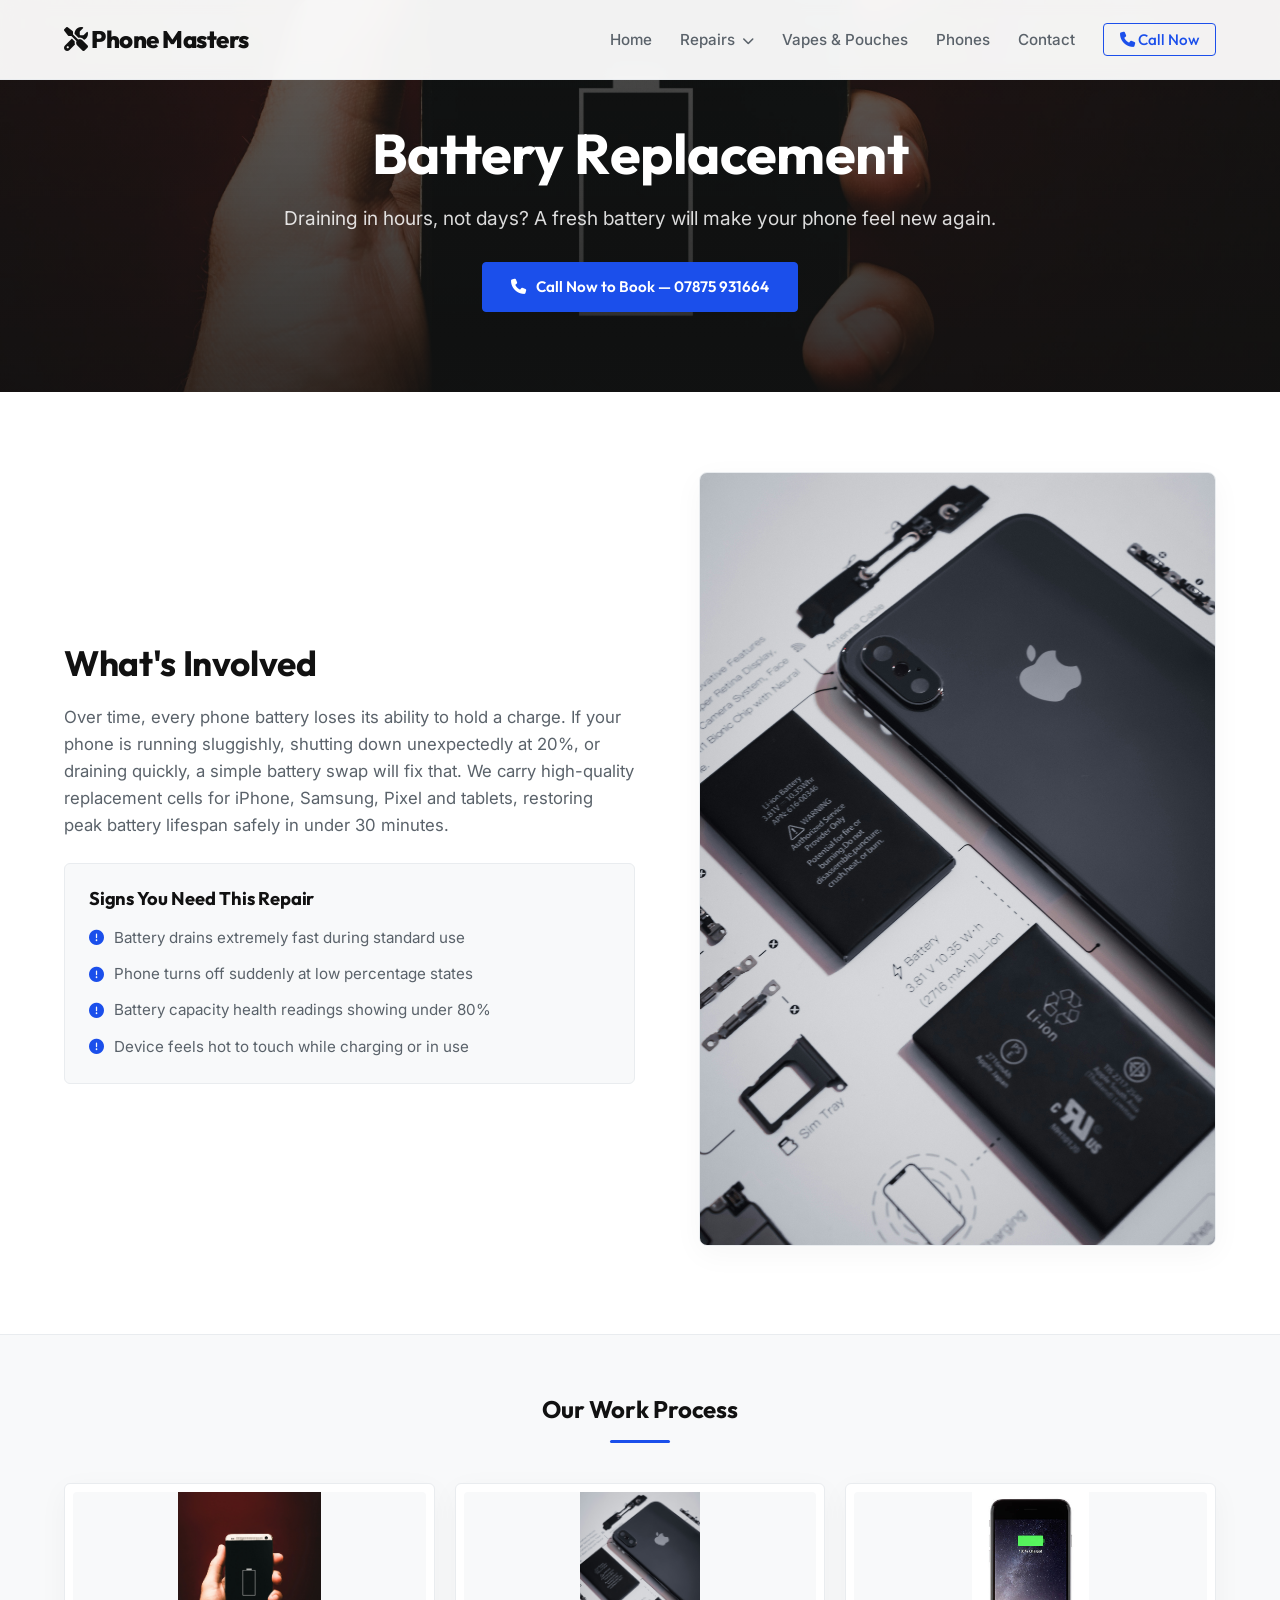
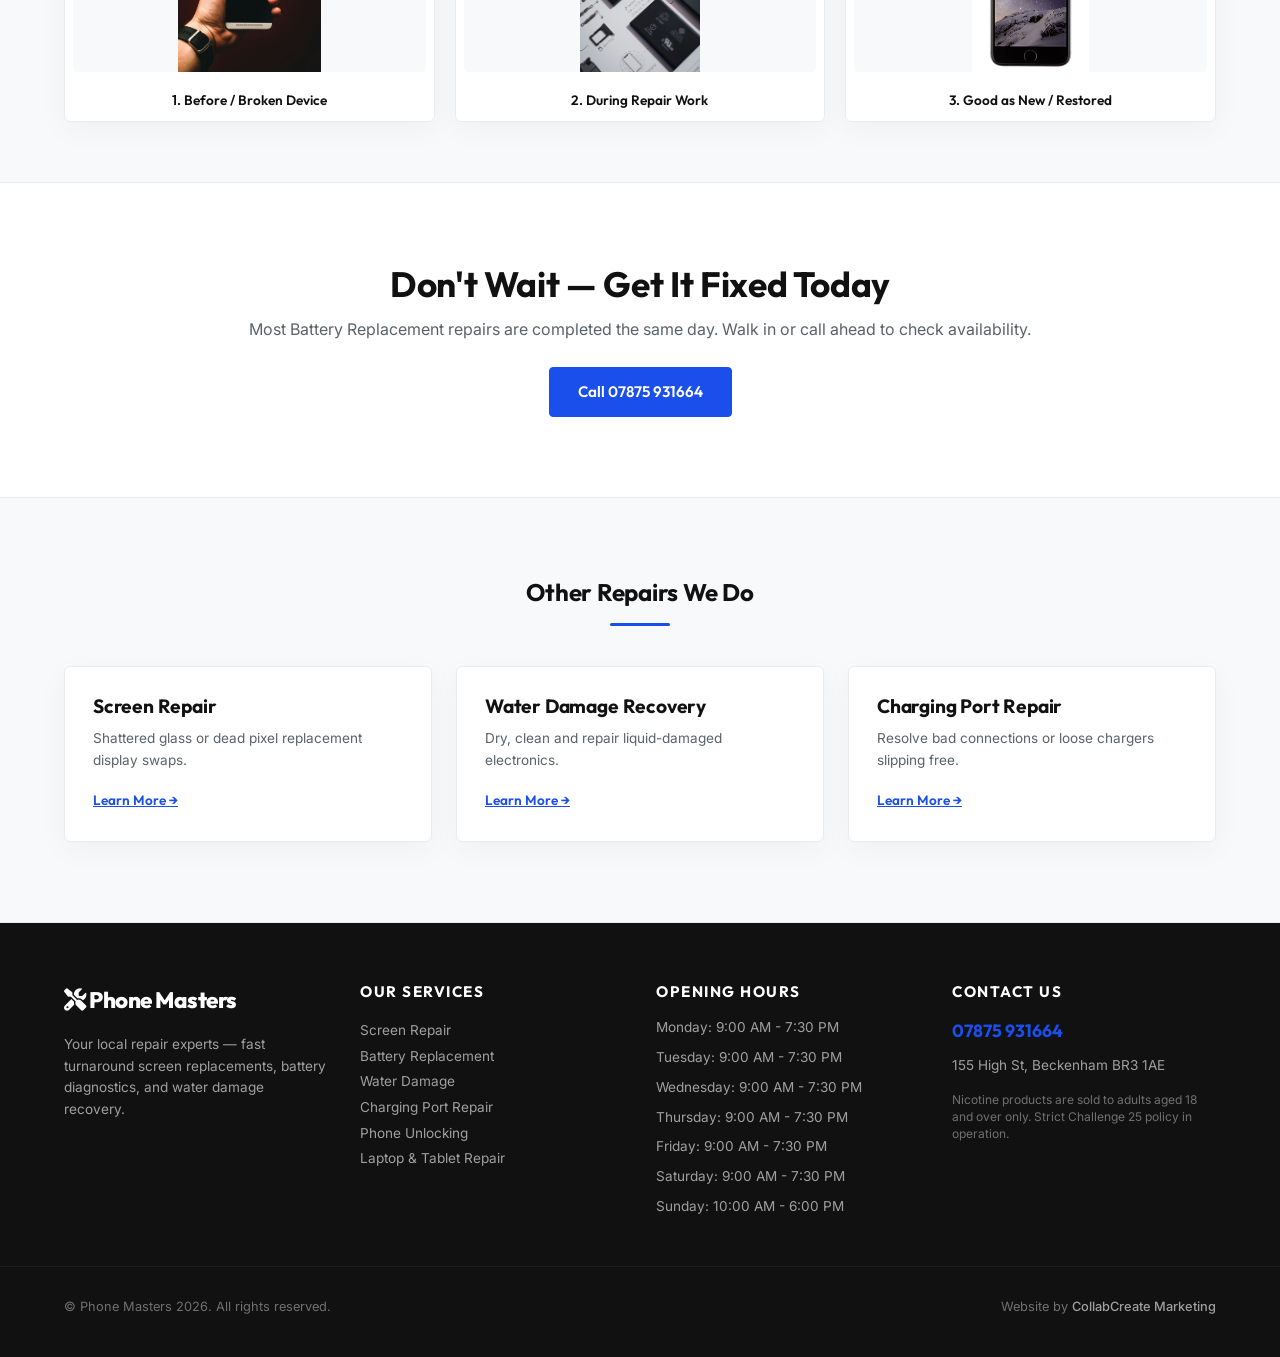
==== battery-replacement.html @ 5f303600 "Deploy premium responsive outreach site" ====
<!DOCTYPE html>
<html lang="en">
<head>
    <meta charset="UTF-8">
    <meta name="viewport" content="width=device-width, initial-scale=1.0">
    <title>Battery Replacement Repairs | Phone Masters Beckenham, London</title>
    <link rel="stylesheet" href="styles.css">
    <link href="https://fonts.googleapis.com/css2?family=Inter:wght@300;400;500;600;700&family=Outfit:wght@400;500;600;700;800&display=swap" rel="stylesheet">
    <link rel="stylesheet" href="https://cdnjs.cloudflare.com/ajax/libs/font-awesome/6.4.0/css/all.min.css">
    
    <!-- Open Graph Metadata -->
    <meta property="og:title" content="Battery Replacement Repairs | Phone Masters Beckenham, London">
    <meta property="og:description" content="Fast, premium screen repairs, battery replacements, water damage recovery, vapes, pouches, and refurbished phones in Beckenham, London.">
    <meta property="og:image" content="https://mowleed2000.github.io/phone-masters/storefront.webp">
    <meta property="og:url" content="https://mowleed2000.github.io/phone-masters/battery-replacement.html">
    <meta property="og:type" content="website">

    <!-- Microsoft Clarity Tracking Code -->
    <script type="text/javascript">
        (function(c,l,a,r,i,t,y){
            c[a]=c[a]||function(){(c[a].q=c[a].q||[]).push(arguments)};
            t=l.createElement(r);t.async=1;t.src="https://www.clarity.ms/tag/"+i;
            y=l.getElementsByTagName(r)[0];y.parentNode.insertBefore(t,y);
        })(window, document, "clarity", "script", "x1smlah9oa");
    </script>
</head>
<body>

    <nav class="navbar">
        <div class="container nav-container">
            <a href="index.html" class="logo"><i class="fa-solid fa-screwdriver-wrench"></i> Phone Masters</a>
            <ul class="nav-links" id="navLinks">
                <li><a href="index.html">Home</a></li>
                <li class="dropdown">
                    <a href="#" class="dropdown-trigger">Repairs <i class="fa-solid fa-chevron-down" style="font-size:0.75rem; margin-left:3px;"></i></a>
                    <ul class="dropdown-menu">
                        <li><a href="screen-repair.html">Screen Repair</a></li>
                        <li><a href="battery-replacement.html">Battery Replacement</a></li>
                        <li><a href="water-damage.html">Water Damage</a></li>
                        <li><a href="charging-port.html">Charging Port Repair</a></li>
                        <li><a href="phone-unlocking.html">Phone Unlocking</a></li>
                        <li><a href="laptop-tablet.html">Laptop &amp; Tablet Repair</a></li>
                    </ul>
                </li>
                <li><a href="vapes-pouches.html">Vapes &amp; Pouches</a></li>
                <li><a href="phones-in-store.html">Phones</a></li>
                <li><a href="contact.html">Contact</a></li>
                <li><a href="tel:07875931664" class="btn-nav-cta"><i class="fa-solid fa-phone"></i> Call Now</a></li>
            </ul>
            <div class="hamburger" id="hamburger"><i class="fa-solid fa-bars"></i></div>
        </div>
    </nav>

            <section class="service-hero" style="background-image: linear-gradient(rgba(17, 17, 17, 0.65), rgba(17, 17, 17, 0.85)), url('Battery Replacment page 1.jpg');">
                <div class="container text-center reveal">
                    <h1>Battery Replacement</h1>
                    <p>Draining in hours, not days? A fresh battery will make your phone feel new again.</p>
                    <a href="tel:07875931664" class="btn btn-primary"><i class="fa-solid fa-phone"></i> Call Now to Book — 07875 931664</a>
                </div>
            </section>

            <section class="service-details">
                <div class="container details-grid">
                    <div class="details-text reveal">
                        <h2>What's Involved</h2>
                        <p>Over time, every phone battery loses its ability to hold a charge. If your phone is running sluggishly, shutting down unexpectedly at 20%, or draining quickly, a simple battery swap will fix that. We carry high-quality replacement cells for iPhone, Samsung, Pixel and tablets, restoring peak battery lifespan safely in under 30 minutes.</p>
                        
                        <div class="symptoms-box">
                            <h3>Signs You Need This Repair</h3>
                            <ul class="symptoms-list">
                                <li><i class='fa-solid fa-circle-exclamation'></i> Battery drains extremely fast during standard use</li><li><i class='fa-solid fa-circle-exclamation'></i> Phone turns off suddenly at low percentage states</li><li><i class='fa-solid fa-circle-exclamation'></i> Battery capacity health readings showing under 80%</li><li><i class='fa-solid fa-circle-exclamation'></i> Device feels hot to touch while charging or in use</li>
                            </ul>
                        </div>
                    </div>
                    <div class="details-image reveal">
                        <img src="Battery replacment page 2.jpg" alt="Technician working on device" class="in-process-img">
                    </div>
                </div>
            </section>

            <section class="service-gallery">
                <div class="container">
                    <div class="section-header text-center reveal">
                        <h2>Our Work Process</h2>
                        <div class="accent-divider"></div>
                    </div>
                    <div class="gallery-row battery-gallery reveal">
                        <div class="gallery-item-wrapper" onclick="openLightbox('Battery Replacment page 1.jpg', 'Before / Broken Device')">
                            <img src="Battery Replacment page 1.jpg" alt="Before repair">
                            <span>1. Before / Broken Device</span>
                        </div>
                        <div class="gallery-item-wrapper" onclick="openLightbox('Battery replacment page 2.jpg', 'During Repair Work')">
                            <img src="Battery replacment page 2.jpg" alt="During repair">
                            <span>2. During Repair Work</span>
                        </div>
                        <div class="gallery-item-wrapper" onclick="openLightbox('Battery fixed 100 percent.jpg', 'Good as New / Restored')">
                            <img src="Battery fixed 100 percent.jpg" alt="After repair">
                            <span>3. Good as New / Restored</span>
                        </div>
                    </div>
                </div>
            </section>

            <section class="service-cta text-center reveal">
                <div class="container">
                    <h2>Don't Wait — Get It Fixed Today</h2>
                    <p>Most Battery Replacement repairs are completed the same day. Walk in or call ahead to check availability.</p>
                    <a href="tel:07875931664" class="btn btn-primary">Call 07875 931664</a>
                </div>
            </section>

            <section class="related-services">
                <div class="container">
                    <div class="section-header text-center reveal">
                        <h2>Other Repairs We Do</h2>
                        <div class="accent-divider"></div>
                    </div>
                    <div class="related-grid reveal">
                        
                <div class="related-card">
                    <h3>Screen Repair</h3>
                    <p>Shattered glass or dead pixel replacement display swaps.</p>
                    <a href="screen-repair.html" class="learn-more">Learn More &rarr;</a>
                </div>
        
                <div class="related-card">
                    <h3>Water Damage Recovery</h3>
                    <p>Dry, clean and repair liquid-damaged electronics.</p>
                    <a href="water-damage.html" class="learn-more">Learn More &rarr;</a>
                </div>
        
                <div class="related-card">
                    <h3>Charging Port Repair</h3>
                    <p>Resolve bad connections or loose chargers slipping free.</p>
                    <a href="charging-port.html" class="learn-more">Learn More &rarr;</a>
                </div>
        
                    </div>
                </div>
            </section>
        
    <!-- Lightbox Modal -->
    <div id="lightboxModal" class="lightbox">
        <span class="lightbox-close" onclick="closeLightbox()">&times;</span>
        <img class="lightbox-content" id="lightboxImg">
        <div id="lightboxCaption" class="lightbox-caption"></div>
    </div>

    <footer class="footer">
        <div class="container footer-grid">
            <div class="footer-brand">
                <a href="index.html" class="footer-logo"><i class="fa-solid fa-screwdriver-wrench"></i> Phone Masters</a>
                <p style="margin-top: 15px; font-size: 0.85rem; line-height: 1.6; color: rgba(255, 255, 255, 0.6);">Your local repair experts — fast turnaround screen replacements, battery diagnostics, and water damage recovery.</p>
            </div>
            <div class="footer-links">
                <h4>Our Services</h4>
                <p><a href="screen-repair.html">Screen Repair</a></p>
                <p><a href="battery-replacement.html">Battery Replacement</a></p>
                <p><a href="water-damage.html">Water Damage</a></p>
                <p><a href="charging-port.html">Charging Port Repair</a></p>
                <p><a href="phone-unlocking.html">Phone Unlocking</a></p>
                <p><a href="laptop-tablet.html">Laptop &amp; Tablet Repair</a></p>
            </div>
            <div class="footer-hours">
                <h4>Opening Hours</h4>
                <ul>
                    <li>Monday: 9:00 AM - 7:30 PM</li><li>Tuesday: 9:00 AM - 7:30 PM</li><li>Wednesday: 9:00 AM - 7:30 PM</li><li>Thursday: 9:00 AM - 7:30 PM</li><li>Friday: 9:00 AM - 7:30 PM</li><li>Saturday: 9:00 AM - 7:30 PM</li><li>Sunday: 10:00 AM - 6:00 PM</li>
                </ul>
            </div>
            <div class="footer-contact">
                <h4>Contact Us</h4>
                <p class="phone-num"><a href="tel:07875931664">07875 931664</a></p>
                <p style="margin-top: 10px; font-size: 0.85rem; color: rgba(255, 255, 255, 0.6);">155 High St, Beckenham BR3 1AE</p>
                <p style="margin-top: 15px; font-size: 0.75rem; color: rgba(255, 255, 255, 0.4); line-height: 1.4;">
                    Nicotine products are sold to adults aged 18 and over only. Strict Challenge 25 policy in operation.
                </p>
            </div>
        </div>
        <div class="footer-bottom">
            <div class="container" style="display: flex; justify-content: space-between; flex-wrap: wrap; gap: 10px; width: 100%;">
                <p>&copy; Phone Masters 2026. All rights reserved.</p>
                <p class="agency-credit">Website by <a href="https://collabcreate.co.uk" target="_blank">CollabCreate Marketing</a></p>
            </div>
        </div>
    </footer>
    <script src="script.js"></script>
</body>
</html>
---- styles.css ----
/* CCM Tech Repair Site Stylesheet */
:root {
    --bg-main: #ffffff;
    --bg-card: #ffffff;
    --bg-alternate: #f8f9fa;
    --text-main: #111111;
    --text-muted: #5a626a;
    --border-color: #e9ecef;
    --primary: #1b4feb;
    --primary-hover: #0d34b3;
    --primary-glow: rgba(27, 79, 235, 0.15);
    --shadow: 0 8px 30px rgba(0, 0, 0, 0.04);
    --font-sans: 'Inter', sans-serif;
    --font-heading: 'Outfit', sans-serif;
    --nav-height: 80px;
}

/* Global Reset */
* {
    margin: 0;
    padding: 0;
    box-sizing: border-box;
}

html, body {
    width: 100%;
    overflow-x: hidden;
    background-color: var(--bg-main);
    color: var(--text-main);
    font-family: var(--font-sans);
    line-height: 1.6;
    scroll-behavior: smooth;
}

/* Layout Utilities */
.container {
    max-width: 1200px;
    margin: 0 auto;
    padding: 0 24px;
    width: 100%;
}

.text-center {
    text-align: center;
}

.primary-text {
    color: var(--primary);
}

.accent-divider {
    width: 60px;
    height: 3px;
    background-color: var(--primary);
    margin: 16px auto 0;
    border-radius: 2px;
}

.section-subtitle {
    display: inline-block;
    font-family: var(--font-heading);
    font-size: 0.8rem;
    font-weight: 700;
    text-transform: uppercase;
    letter-spacing: 3px;
    color: var(--primary);
    margin-bottom: 12px;
}

/* Typography */
h1, h2, h3, h4 {
    font-family: var(--font-heading);
    font-weight: 700;
    letter-spacing: -0.01em;
    line-height: 1.2;
}

/* Scroll Animations */
.reveal {
    opacity: 0;
    transform: translateY(30px);
    transition: all 0.8s cubic-bezier(0.16, 1, 0.3, 1);
}

.reveal.active {
    opacity: 1;
    transform: translateY(0);
}

/* Buttons */
.btn {
    display: inline-flex;
    align-items: center;
    justify-content: center;
    gap: 10px;
    padding: 12px 28px;
    font-family: var(--font-heading);
    font-size: 0.95rem;
    font-weight: 600;
    text-decoration: none;
    border-radius: 4px;
    transition: all 0.3s ease;
    cursor: pointer;
    border: none;
}

.btn-primary {
    background-color: var(--primary);
    color: #ffffff;
    border: 1px solid var(--primary);
}

.btn-primary:hover {
    background-color: var(--primary-hover);
    border-color: var(--primary-hover);
    transform: translateY(-2px);
    box-shadow: 0 8px 20px var(--primary-glow);
}

.btn-outline {
    background-color: transparent;
    color: var(--text-main);
    border: 1px solid var(--border-color);
}

.btn-outline:hover {
    background-color: var(--bg-alternate);
    border-color: var(--primary);
    color: var(--primary);
    transform: translateY(-2px);
}

/* Navigation Bar */
.navbar {
    position: fixed;
    top: 0;
    left: 0;
    width: 100%;
    height: var(--nav-height);
    background-color: rgba(255, 255, 255, 0.95);
    backdrop-filter: blur(8px);
    -webkit-backdrop-filter: blur(8px);
    border-bottom: 1px solid var(--border-color);
    z-index: 1000;
    display: flex;
    align-items: center;
}

.nav-container {
    display: flex;
    justify-content: space-between;
    align-items: center;
}

.logo {
    font-family: var(--font-heading);
    font-size: 1.5rem;
    font-weight: 800;
    color: var(--text-main);
    text-decoration: none;
    letter-spacing: -0.5px;
}

.nav-links {
    display: flex;
    align-items: center;
    list-style: none;
    gap: 28px;
}

.nav-links a {
    color: var(--text-muted);
    text-decoration: none;
    font-size: 0.95rem;
    font-weight: 500;
    transition: color 0.3s ease;
}

.nav-links a:hover {
    color: var(--text-main);
}

.btn-nav-cta {
    background-color: transparent;
    color: var(--primary) !important;
    border: 1px solid var(--primary);
    padding: 6px 16px;
    border-radius: 4px;
    font-family: var(--font-heading);
    font-size: 0.85rem;
    font-weight: 600;
    transition: all 0.3s ease;
}

.btn-nav-cta:hover {
    background-color: var(--primary);
    color: #ffffff !important;
}

.hamburger {
    display: none;
    color: var(--text-main);
    font-size: 1.4rem;
    cursor: pointer;
}

/* Dropdown Menu */
.dropdown {
    position: relative;
}

.dropdown-menu {
    display: none;
    position: absolute;
    top: 100%;
    left: 0;
    background-color: var(--bg-card);
    border: 1px solid var(--border-color);
    box-shadow: var(--shadow);
    list-style: none;
    min-width: 220px;
    border-radius: 4px;
    padding: 10px 0;
    z-index: 100;
}

.dropdown-menu li a {
    display: block;
    padding: 10px 20px;
    color: var(--text-main);
    font-size: 0.9rem;
    text-transform: none;
    letter-spacing: normal;
}

.dropdown-menu li a:hover {
    background-color: var(--bg-alternate);
    color: var(--primary);
}

.dropdown:hover .dropdown-menu {
    display: block;
}

/* Hero Section */
.hero {
    padding: calc(var(--nav-height) + 60px) 0 80px;
    background-size: cover;
    background-position: center;
    position: relative;
}

.hero-grid {
    display: grid;
    grid-template-columns: 1.1fr 0.9fr;
    gap: 48px;
    align-items: center;
}

.hero-content .eyebrow {
    font-family: var(--font-heading);
    color: var(--primary);
    font-size: 0.8rem;
    font-weight: 700;
    text-transform: uppercase;
    letter-spacing: 3px;
    margin-bottom: 20px;
    display: block;
}

.hero h1 {
    font-size: 3.8rem;
    margin-bottom: 20px;
    color: var(--text-main);
}

.hero-tagline {
    font-size: 1.15rem;
    color: var(--text-muted);
    margin-bottom: 32px;
}

.hero-btns {
    display: flex;
    gap: 16px;
    margin-bottom: 32px;
}

.walk-ins-tag {
    display: flex;
    flex-wrap: wrap;
    gap: 12px;
}

.badge {
    display: inline-flex;
    align-items: center;
    gap: 6px;
    background-color: var(--bg-alternate);
    border: 1px solid var(--border-color);
    color: var(--text-muted);
    padding: 6px 12px;
    border-radius: 4px;
    font-size: 0.8rem;
    font-weight: 600;
}

.badge i {
    color: var(--primary);
}

.hero-image-wrapper {
    position: relative;
    width: 100%;
}

.hero-image-frame {
    position: relative;
    border: 1px solid var(--border-color);
    padding: 10px;
    border-radius: 8px;
    background-color: var(--bg-card);
    box-shadow: var(--shadow);
    cursor: pointer;
    overflow: hidden;
}

.hero-image {
    width: 100%;
    border-radius: 4px;
    display: block;
    object-fit: cover;
    aspect-ratio: 4/5;
    transition: transform 0.5s ease;
}

.hero-image-frame:hover .hero-image {
    transform: scale(1.02);
}

.frame-overlay {
    position: absolute;
    top: 10px;
    left: 10px;
    right: 10px;
    bottom: 10px;
    background-color: rgba(17, 17, 17, 0.85);
    display: flex;
    flex-direction: column;
    align-items: center;
    justify-content: center;
    gap: 10px;
    color: #ffffff;
    opacity: 0;
    transition: opacity 0.3s ease;
    border-radius: 4px;
}

.hero-image-frame:hover .frame-overlay {
    opacity: 1;
}

.frame-overlay i {
    font-size: 1.8rem;
    color: var(--primary);
}

.frame-overlay span {
    font-family: var(--font-heading);
    font-size: 0.8rem;
    font-weight: 600;
    text-transform: uppercase;
    letter-spacing: 1.5px;
}

/* Services Grid on Home */
.services {
    padding: 80px 0;
    background-color: var(--bg-alternate);
    border-top: 1px solid var(--border-color);
    border-bottom: 1px solid var(--border-color);
}

.services .section-header {
    margin-bottom: 48px;
}

.services .subheading {
    color: var(--text-muted);
    font-size: 1.05rem;
    margin-top: 8px;
}

.services-grid {
    display: grid;
    grid-template-columns: repeat(3, 1fr);
    gap: 24px;
}

.service-card-link {
    text-decoration: none;
}

.service-card {
    height: 280px;
    border-radius: 8px;
    background-size: cover;
    background-position: center;
    position: relative;
    overflow: hidden;
    display: flex;
    align-items: flex-end;
    transition: transform 0.3s ease, box-shadow 0.3s ease;
}

.service-card::after {
    content: '';
    position: absolute;
    top: 0;
    left: 0;
    width: 100%;
    height: 100%;
    background: linear-gradient(to top, rgba(17, 17, 17, 0.95) 0%, rgba(17, 17, 17, 0.4) 60%, rgba(17, 17, 17, 0.1) 100%);
    z-index: 1;
    transition: background 0.3s ease;
}

.service-card:hover {
    transform: translateY(-4px);
    box-shadow: 0 12px 30px rgba(0, 0, 0, 0.15);
}

.service-card:hover::after {
    background: linear-gradient(to top, rgba(17, 17, 17, 0.98) 0%, rgba(17, 17, 17, 0.5) 60%, rgba(17, 17, 17, 0.2) 100%);
}

.card-content {
    padding: 24px;
    color: #ffffff;
    width: 100%;
    z-index: 2;
}

.service-card h3 {
    font-size: 1.4rem;
    margin-bottom: 6px;
    color: #ffffff;
}

.service-card p {
    font-size: 0.85rem;
    color: rgba(255, 255, 255, 0.8);
    margin-bottom: 12px;
}

.learn-more {
    font-family: var(--font-heading);
    font-size: 0.85rem;
    font-weight: 600;
    color: var(--primary);
}

/* Why Us Section */
.why-us {
    padding: 80px 0;
}

.why-us-grid {
    display: grid;
    grid-template-columns: repeat(3, 1fr);
    gap: 32px;
    margin-top: 48px;
}

.why-card {
    background-color: var(--bg-card);
    border: 1px solid var(--border-color);
    border-radius: 8px;
    padding: 32px;
    box-shadow: var(--shadow);
}

.why-icon {
    font-size: 2.2rem;
    color: var(--primary);
    margin-bottom: 20px;
}

.why-card h3 {
    font-size: 1.25rem;
    margin-bottom: 12px;
}

.why-card p {
    color: var(--text-muted);
    font-size: 0.9rem;
}

/* Vapes Teaser */
.vapes-teaser {
    padding: 80px 0;
    background-color: var(--bg-alternate);
    border-top: 1px solid var(--border-color);
    border-bottom: 1px solid var(--border-color);
}

.vapes-teaser-grid {
    display: grid;
    grid-template-columns: 1.1fr 0.9fr;
    gap: 48px;
    align-items: center;
}

.vapes-teaser-content h2 {
    font-size: 2.5rem;
    margin-bottom: 16px;
}

.vapes-teaser-content p {
    color: var(--text-muted);
    margin-bottom: 24px;
    font-size: 1.05rem;
}

.disclaimer-text {
    font-size: 0.75rem;
    color: var(--text-muted);
    margin-top: 16px;
}

.vape-brand-anchors {
    display: flex;
    justify-content: center;
    gap: 20px;
}

.teaser-brand-img {
    width: 45%;
    max-width: 180px;
    border-radius: 8px;
    border: 1px solid var(--border-color);
    box-shadow: var(--shadow);
}

/* Phones Teaser */
.phones-teaser {
    padding: 80px 0;
}

.phones-teaser-grid {
    display: grid;
    grid-template-columns: 1fr 1fr;
    gap: 48px;
    align-items: center;
}

.phones-teaser-content h2 {
    font-size: 2.5rem;
    margin-bottom: 16px;
}

.phones-teaser-content p {
    color: var(--text-muted);
    margin-bottom: 24px;
    font-size: 1.05rem;
}

.phone-anchors-grid {
    display: grid;
    grid-template-columns: repeat(3, 1fr);
    gap: 16px;
}

.phone-item-card {
    text-align: center;
    background-color: var(--bg-alternate);
    border: 1px solid var(--border-color);
    padding: 16px;
    border-radius: 8px;
}

.phone-item-card img {
    width: 100%;
    height: auto;
    max-height: 120px;
    object-fit: contain;
    margin-bottom: 10px;
}

.phone-item-card span {
    font-family: var(--font-heading);
    font-size: 0.8rem;
    font-weight: 600;
}

/* Reviews on Home */
.reviews {
    padding: 80px 0;
    background-color: var(--bg-alternate);
    border-top: 1px solid var(--border-color);
    border-bottom: 1px solid var(--border-color);
}

.reviews-grid {
    display: grid;
    grid-template-columns: repeat(3, 1fr);
    gap: 24px;
    margin-top: 40px;
}

.review-card {
    background-color: var(--bg-card);
    border: 1px solid var(--border-color);
    padding: 32px;
    border-radius: 6px;
    box-shadow: var(--shadow);
    display: flex;
    flex-direction: column;
    justify-content: space-between;
}

.review-card .review-text {
    font-style: italic;
    font-size: 0.95rem;
    color: var(--text-muted);
    margin-bottom: 20px;
}

.review-author {
    font-family: var(--font-heading);
    font-weight: 600;
    font-size: 0.85rem;
    display: flex;
    justify-content: space-between;
    align-items: center;
}

.stars {
    color: #ffb400;
    font-size: 0.8rem;
}

/* Final CTA */
.final-cta {
    padding: 100px 0;
    background-size: cover;
    background-position: center;
    color: #ffffff;
}

.final-cta h2 {
    font-size: 3rem;
    margin-bottom: 16px;
    color: #ffffff;
}

.final-cta p {
    font-size: 1.15rem;
    color: rgba(255, 255, 255, 0.85);
    margin-bottom: 30px;
}

.btn-large {
    padding: 14px 40px;
    font-size: 1.1rem;
}

/* Service Page Styling */
.service-hero {
    padding: 120px 0 80px;
    background-size: cover;
    background-position: center;
    color: #ffffff;
}

.service-hero h1 {
    font-size: 3.5rem;
    color: #ffffff;
    margin-bottom: 16px;
}

.service-hero p {
    font-size: 1.2rem;
    color: rgba(255, 255, 255, 0.85);
    margin-bottom: 28px;
}

.details-grid {
    display: grid;
    grid-template-columns: 1.05fr 0.95fr;
    gap: 64px;
    align-items: center;
}

.service-details {
    padding: 80px 0;
}

.details-text h2 {
    font-size: 2.2rem;
    margin-bottom: 20px;
}

.details-text p {
    color: var(--text-muted);
    font-size: 1.05rem;
    margin-bottom: 24px;
}

.symptoms-box {
    background-color: var(--bg-alternate);
    border: 1px solid var(--border-color);
    padding: 24px;
    border-radius: 6px;
}

.symptoms-box h3 {
    font-size: 1.15rem;
    margin-bottom: 16px;
}

.symptoms-list {
    list-style: none;
    display: flex;
    flex-direction: column;
    gap: 12px;
}

.symptoms-list li {
    font-size: 0.95rem;
    color: var(--text-muted);
    display: flex;
    align-items: center;
    gap: 10px;
}

.symptoms-list li i {
    color: var(--primary);
}

.in-process-img {
    width: 100%;
    border-radius: 8px;
    border: 1px solid var(--border-color);
    box-shadow: var(--shadow);
}

.service-gallery {
    padding: 60px 0;
    background-color: var(--bg-alternate);
    border-top: 1px solid var(--border-color);
    border-bottom: 1px solid var(--border-color);
}

.gallery-row {
    display: grid;
    grid-template-columns: repeat(auto-fit, minmax(250px, 1fr));
    gap: 20px;
    margin-top: 40px;
}

.gallery-item-wrapper {
    background-color: var(--bg-card);
    border: 1px solid var(--border-color);
    border-radius: 6px;
    padding: 8px;
    cursor: pointer;
    text-align: center;
    box-shadow: var(--shadow);
}

.gallery-item-wrapper img {
    width: 100%;
    height: 180px;
    object-fit: cover;
    border-radius: 4px;
    margin-bottom: 8px;
}

.gallery-item-wrapper span {
    font-family: var(--font-heading);
    font-size: 0.85rem;
    font-weight: 600;
}

/* Battery gallery containment (Checklist Issue 6) */
.battery-gallery .gallery-item-wrapper img {
    object-fit: contain !important;
    background-color: var(--bg-alternate);
}

.service-cta {
    padding: 80px 0;
}

.service-cta h2 {
    font-size: 2.2rem;
    margin-bottom: 12px;
}

.service-cta p {
    color: var(--text-muted);
    margin-bottom: 24px;
}

.related-services {
    padding: 80px 0;
    background-color: var(--bg-alternate);
    border-top: 1px solid var(--border-color);
}

.related-grid {
    display: grid;
    grid-template-columns: repeat(3, 1fr);
    gap: 24px;
    margin-top: 40px;
}

.related-card {
    background-color: var(--bg-card);
    border: 1px solid var(--border-color);
    padding: 28px;
    border-radius: 6px;
    box-shadow: var(--shadow);
}

.related-card h3 {
    font-size: 1.2rem;
    margin-bottom: 10px;
}

.related-card p {
    font-size: 0.85rem;
    color: var(--text-muted);
    margin-bottom: 16px;
}

/* Page Hero Template */
.page-hero {
    padding: calc(var(--nav-height) + 40px) 0 40px;
    border-bottom: 1px solid var(--border-color);
    background-color: var(--bg-alternate);
}

.page-hero h1 {
    font-size: 3rem;
    margin-bottom: 8px;
}

.page-hero p {
    font-size: 1.1rem;
    color: var(--text-muted);
}

/* Vapes Page Specific */
.pouches-section, .vapes-section {
    padding: 80px 0;
}

.pouches-section {
    border-bottom: 1px solid var(--border-color);
}

.pouches-grid {
    display: grid;
    grid-template-columns: repeat(5, 1fr);
    gap: 20px;
    margin-top: 48px;
}

.vapes-grid-two {
    display: grid;
    grid-template-columns: repeat(2, 1fr);
    gap: 24px;
    max-width: 600px;
    margin: 48px auto 0;
}

.brand-card, .brand-card-two {
    background-color: var(--bg-card);
    border: 1px solid var(--border-color);
    padding: 16px;
    border-radius: 8px;
    text-align: center;
    box-shadow: var(--shadow);
}

.brand-card img, .brand-card-two img {
    width: 100%;
    height: 140px;
    object-fit: contain;
    margin-bottom: 12px;
}

.brand-card h3, .brand-card-two h3 {
    font-size: 1rem;
    font-family: var(--font-heading);
    font-weight: 700;
}

.vapes-cta, .phones-cta, .contact-cta {
    padding: 60px 0;
    background-color: var(--bg-alternate);
    border-top: 1px solid var(--border-color);
    border-bottom: 1px solid var(--border-color);
}

/* Refurbished Phones Page */
.phones-section {
    padding: 80px 0;
}

.intro-paragraph {
    max-width: 700px;
    margin: 0 auto 48px;
    font-size: 1.05rem;
    color: var(--text-muted);
}

.phones-grid {
    display: grid;
    grid-template-columns: repeat(3, 1fr);
    gap: 24px;
}

.phone-product-card {
    background-color: var(--bg-card);
    border: 1px solid var(--border-color);
    padding: 24px;
    border-radius: 8px;
    text-align: center;
    box-shadow: var(--shadow);
}

.phone-product-card img {
    width: 100%;
    height: 180px;
    object-fit: contain;
    margin-bottom: 16px;
}

.phone-product-card h3 {
    font-size: 1.15rem;
    margin-bottom: 8px;
}

.avail-badge {
    display: inline-block;
    font-family: var(--font-heading);
    font-size: 0.75rem;
    font-weight: 700;
    color: var(--primary);
    background-color: var(--primary-glow);
    padding: 4px 12px;
    border-radius: 20px;
}

/* Contact Page Specific */
.contact-details-section {
    padding: 80px 0;
}

.contact-grid-page {
    display: grid;
    grid-template-columns: 1fr 1fr;
    gap: 64px;
    align-items: center;
}

.contact-left-info h2 {
    font-size: 2.5rem;
    margin-bottom: 12px;
}

.phone-large {
    font-family: var(--font-heading);
    font-size: 1.6rem;
    font-weight: 700;
    margin-bottom: 30px;
}

.phone-large a {
    color: var(--primary);
    text-decoration: none;
}

.hours-box h3 {
    font-size: 1.15rem;
    margin-bottom: 16px;
}

.contact-hours-table {
    width: 100%;
    border-collapse: collapse;
}

.contact-hours-table tr {
    border-bottom: 1px solid var(--border-color);
}

.contact-hours-table tr:last-child {
    border-bottom: none;
}

.contact-hours-table td {
    padding: 10px 0;
    font-size: 0.95rem;
    color: var(--text-muted);
}

.contact-hours-table td:last-child {
    text-align: right;
    font-weight: 600;
    color: var(--text-main);
}

.exterior-img-container {
    width: 100%;
}

.exterior-img-style {
    width: 100%;
    max-height: 400px;
    object-fit: contain;
    border-radius: 8px;
    border: 1px solid var(--border-color);
    box-shadow: var(--shadow);
    margin: 0 auto;
    display: block;
}

.map-section {
    padding: 60px 0;
    background-color: var(--bg-alternate);
    border-top: 1px solid var(--border-color);
    border-bottom: 1px solid var(--border-color);
}

.contact-map-wrapper iframe {
    display: block;
    box-shadow: var(--shadow);
    border: 1px solid var(--border-color) !important;
    margin-top: 40px;
}

/* Footer Styling */
.footer {
    padding: 60px 0 40px;
    background-color: #111111;
    color: #ffffff;
    border-top: 1px solid var(--border-color);
}

.footer-grid {
    display: grid;
    grid-template-columns: repeat(4, 1fr);
    gap: 32px;
}

.footer-brand p {
    font-size: 0.85rem;
    color: rgba(255, 255, 255, 0.6);
    margin-top: 12px;
}

.footer-logo {
    font-family: var(--font-heading);
    font-size: 1.4rem;
    font-weight: 800;
    color: #ffffff;
    text-decoration: none;
    letter-spacing: -0.5px;
}

.footer-logo .primary-text {
    color: var(--primary);
}

.footer-links h4, .footer-hours h4, .footer-contact h4 {
    font-size: 0.95rem;
    font-family: var(--font-heading);
    text-transform: uppercase;
    letter-spacing: 1.5px;
    color: #ffffff;
    margin-bottom: 16px;
}

.footer-links p a {
    color: rgba(255, 255, 255, 0.6);
    text-decoration: none;
    font-size: 0.85rem;
    transition: color 0.3s ease;
}

.footer-links p a:hover {
    color: var(--primary);
}

.footer-hours ul {
    list-style: none;
    display: flex;
    flex-direction: column;
    gap: 8px;
    font-size: 0.85rem;
    color: rgba(255, 255, 255, 0.6);
}

.footer-contact p {
    font-size: 0.85rem;
    color: rgba(255, 255, 255, 0.6);
    margin-bottom: 6px;
}

.footer-contact p.phone-num a {
    font-family: var(--font-heading);
    font-weight: 700;
    color: var(--primary);
    font-size: 1.1rem;
    text-decoration: none;
}

.footer-bottom {
    display: flex;
    justify-content: space-between;
    align-items: center;
    border-top: 1px solid rgba(255, 255, 255, 0.05);
    padding-top: 30px;
    margin-top: 48px;
    color: rgba(255, 255, 255, 0.4);
    font-size: 0.8rem;
    flex-wrap: wrap;
    gap: 16px;
}

.agency-credit a {
    color: rgba(255, 255, 255, 0.6);
    text-decoration: none;
    font-weight: 500;
}

.agency-credit a:hover {
    color: var(--primary);
}

/* Lightbox Modal */
.lightbox {
    display: none;
    position: fixed;
    z-index: 2000;
    left: 0;
    top: 0;
    width: 100%;
    height: 100%;
    background-color: rgba(17, 17, 17, 0.95);
    align-items: center;
    justify-content: center;
    flex-direction: column;
}

.lightbox.active {
    display: flex;
    width: 100% !important;
}

.lightbox-content {
    margin: auto;
    display: block;
    max-width: 90%;
    max-height: 80vh;
    border-radius: 8px;
    border: 1px solid var(--border-color);
}

.lightbox-caption {
    margin: 15px auto;
    width: 80%;
    text-align: center;
    color: var(--primary);
    font-family: var(--font-heading);
    font-weight: 600;
    font-size: 1.2rem;
}

.lightbox-close {
    position: absolute;
    top: 24px;
    right: 32px;
    color: #ffffff;
    font-size: 2.5rem;
    font-weight: bold;
    cursor: pointer;
}

.lightbox-close:hover {
    color: var(--primary);
}

/* Responsive Rules (Mobile Optimization Checklist - Issue 3, 5) */
@media (max-width: 992px) {
    h1 { font-size: 2.8rem !important; }
    h2 { font-size: 1.8rem !important; }
    .hero-grid { grid-template-columns: 1fr; text-align: center; }
    .hero-btns { justify-content: center; }
    .walk-ins-tag { justify-content: center; }
    .hero-image-wrapper { max-width: 450px; margin: 0 auto; }
    .services-grid { grid-template-columns: repeat(2, 1fr); }
    .why-us-grid { grid-template-columns: 1fr; gap: 20px; }
    .vapes-teaser-grid, .phones-teaser-grid, .contact-grid-page, .details-grid { grid-template-columns: 1fr; text-align: center; }
    .vape-brand-anchors { justify-content: center; }
    .phone-anchors-grid { max-width: 500px; margin: 0 auto; }
    .reviews-grid, .related-grid, .phones-grid { grid-template-columns: 1fr; }
    .footer-grid { grid-template-columns: repeat(2, 1fr); }
    .pouches-grid { grid-template-columns: repeat(3, 1fr); }
    .exterior-img-style { max-height: 300px; }
}

@media (max-width: 768px) {
    .service-hero h1 { font-size: 2.2rem !important; }
    .page-hero h1 { font-size: 2.2rem !important; }
    .container { padding: 0 20px !important; }
    .hamburger { display: block; }
    .nav-links {
        display: none;
        flex-direction: column;
        position: absolute;
        top: var(--nav-height);
        left: 0;
        right: 0;
        width: 100% !important;
        box-sizing: border-box;
        background-color: rgba(255, 255, 255, 0.98);
        border-bottom: 1px solid var(--border-color);
        padding: 30px;
        gap: 20px;
        align-items: center;
        box-shadow: var(--shadow);
    }
    .nav-links.active { display: flex; }
    .dropdown-menu { 
        position: static; 
        box-shadow: none; 
        border: none; 
        text-align: center; 
        display: none; 
        padding: 10px 0; 
        width: 100%;
        background-color: var(--bg-alternate);
        border-radius: 6px;
    }
    .dropdown-menu.active {
        display: block !important;
    }
    .dropdown:hover .dropdown-menu { display: none; } /* disable hover on mobile */
    .dropdown.active .dropdown-menu { display: block; }
    .footer-grid { grid-template-columns: 1fr; text-align: center; }
    .footer-hours ul { align-items: center; }
    .footer-bottom { flex-direction: column; text-align: center; }
    .pouches-grid { grid-template-columns: repeat(2, 1fr); }
    
    /* Phone Unlocking Hero Position Adjust (Checklist Issue 4) */
    .phone-unlock-hero {
        background-position: center 25% !important;
    }
    
    /* Expand buttons on mobile */
    .btn {
        width: 100%;
    }
    .hero-btns {
        flex-direction: column;
        align-items: center;
        width: 100%;
    }
    .hero-btns .btn {
        width: 100%;
        max-width: 350px;
    }
}
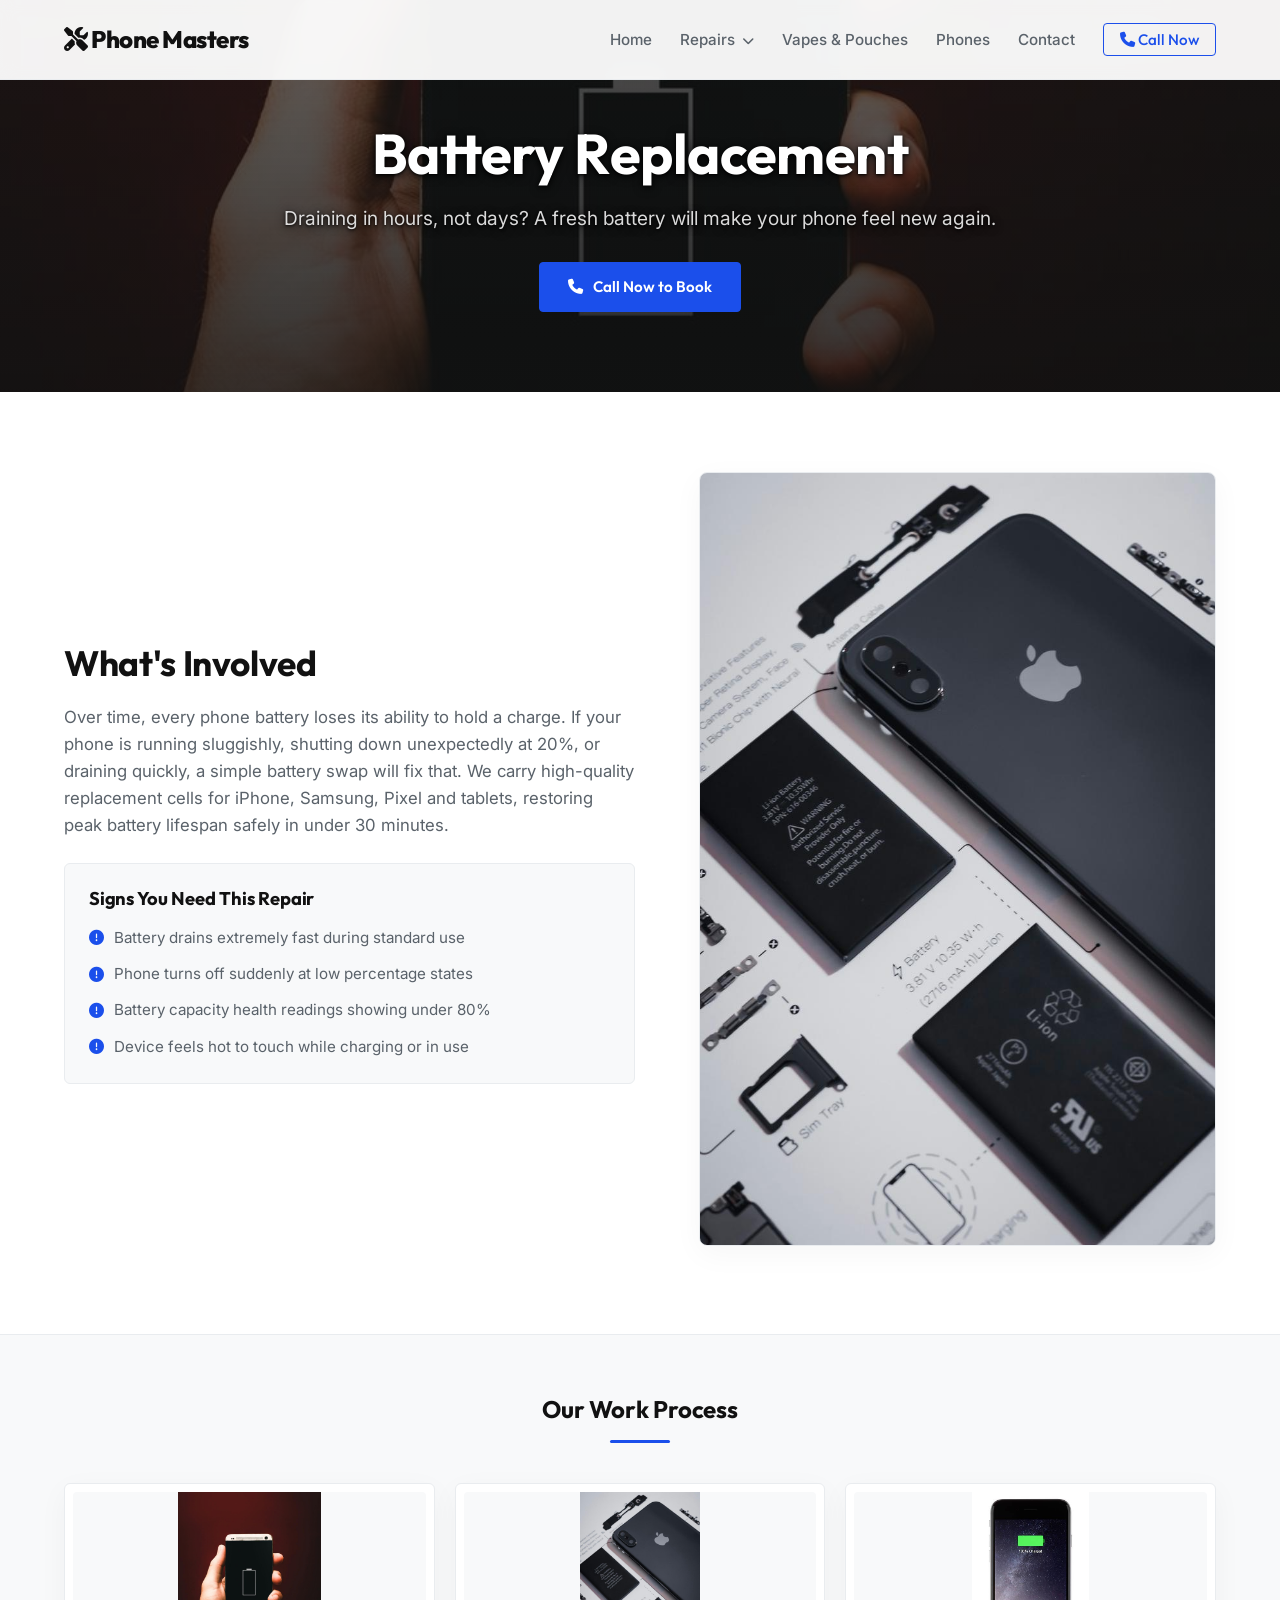
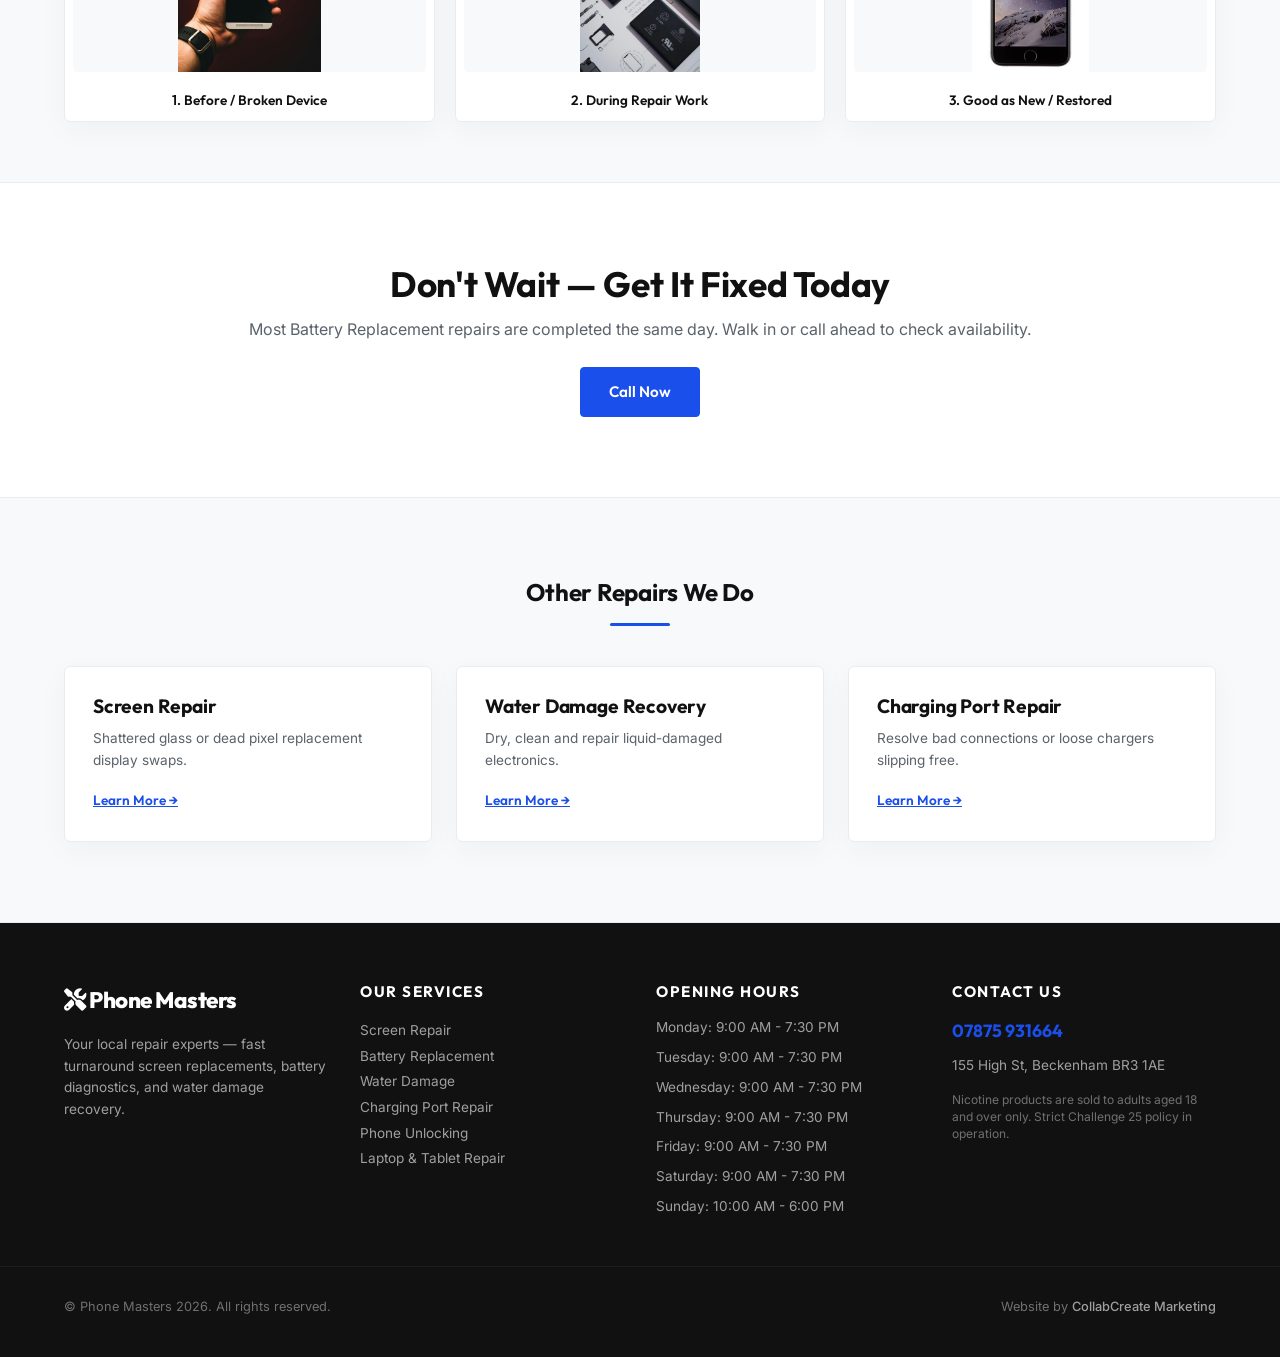
==== commit c44e13df: "Deploy premium responsive outreach site" ====
--- a/battery-replacement.html
+++ b/battery-replacement.html
@@ -55,7 +55,7 @@
                 <div class="container text-center reveal">
                     <h1>Battery Replacement</h1>
                     <p>Draining in hours, not days? A fresh battery will make your phone feel new again.</p>
-                    <a href="tel:07875931664" class="btn btn-primary"><i class="fa-solid fa-phone"></i> Call Now to Book — 07875 931664</a>
+                    <a href="tel:07875931664" class="btn btn-primary"><i class="fa-solid fa-phone"></i> Call Now to Book</a>
                 </div>
             </section>
 
@@ -105,7 +105,7 @@
                 <div class="container">
                     <h2>Don't Wait — Get It Fixed Today</h2>
                     <p>Most Battery Replacement repairs are completed the same day. Walk in or call ahead to check availability.</p>
-                    <a href="tel:07875931664" class="btn btn-primary">Call 07875 931664</a>
+                    <a href="tel:07875931664" class="btn btn-primary">Call Now</a>
                 </div>
             </section>
 
--- a/styles.css
+++ b/styles.css
@@ -413,25 +413,9 @@
     transition: transform 0.3s ease, box-shadow 0.3s ease;
 }
 
-.service-card::after {
-    content: '';
-    position: absolute;
-    top: 0;
-    left: 0;
-    width: 100%;
-    height: 100%;
-    background: linear-gradient(to top, rgba(17, 17, 17, 0.95) 0%, rgba(17, 17, 17, 0.4) 60%, rgba(17, 17, 17, 0.1) 100%);
-    z-index: 1;
-    transition: background 0.3s ease;
-}
-
 .service-card:hover {
     transform: translateY(-4px);
     box-shadow: 0 12px 30px rgba(0, 0, 0, 0.15);
-}
-
-.service-card:hover::after {
-    background: linear-gradient(to top, rgba(17, 17, 17, 0.98) 0%, rgba(17, 17, 17, 0.5) 60%, rgba(17, 17, 17, 0.2) 100%);
 }
 
 .card-content {
@@ -677,12 +661,14 @@
     font-size: 3.5rem;
     color: #ffffff;
     margin-bottom: 16px;
+    text-shadow: 0 2px 10px rgba(0, 0, 0, 0.85), 0 1px 3px rgba(0, 0, 0, 0.9);
 }
 
 .service-hero p {
     font-size: 1.2rem;
     color: rgba(255, 255, 255, 0.85);
     margin-bottom: 28px;
+    text-shadow: 0 2px 10px rgba(0, 0, 0, 0.85), 0 1px 3px rgba(0, 0, 0, 0.9);
 }
 
 .details-grid {
@@ -862,10 +848,17 @@
 }
 
 .pouches-grid {
-    display: grid;
-    grid-template-columns: repeat(5, 1fr);
+    display: flex;
+    flex-wrap: wrap;
+    justify-content: center;
     gap: 20px;
     margin-top: 48px;
+}
+
+.brand-card {
+    flex: 1 1 calc(20% - 16px);
+    min-width: 180px;
+    max-width: 220px;
 }
 
 .vapes-grid-two {
@@ -1203,14 +1196,14 @@
     .hero-btns { justify-content: center; }
     .walk-ins-tag { justify-content: center; }
     .hero-image-wrapper { max-width: 450px; margin: 0 auto; }
-    .services-grid { grid-template-columns: repeat(2, 1fr); }
+    .services-grid { grid-template-columns: 1fr; }
     .why-us-grid { grid-template-columns: 1fr; gap: 20px; }
     .vapes-teaser-grid, .phones-teaser-grid, .contact-grid-page, .details-grid { grid-template-columns: 1fr; text-align: center; }
     .vape-brand-anchors { justify-content: center; }
     .phone-anchors-grid { max-width: 500px; margin: 0 auto; }
     .reviews-grid, .related-grid, .phones-grid { grid-template-columns: 1fr; }
     .footer-grid { grid-template-columns: repeat(2, 1fr); }
-    .pouches-grid { grid-template-columns: repeat(3, 1fr); }
+    .brand-card { flex: 1 1 calc(33.33% - 16px); min-width: 180px; max-width: 220px; }
     .exterior-img-style { max-height: 300px; }
 }
 
@@ -1247,19 +1240,41 @@
         background-color: var(--bg-alternate);
         border-radius: 6px;
     }
+    .dropdown {
+        width: 100%;
+        text-align: center;
+    }
+    .dropdown-trigger {
+        display: block;
+        width: 100%;
+        text-align: center;
+    }
     .dropdown-menu.active {
         display: block !important;
+    }
+    .dropdown-menu li {
+        width: 100%;
+        text-align: center;
+    }
+    .dropdown-menu li a {
+        text-align: center !important;
+        padding: 12px 20px;
     }
     .dropdown:hover .dropdown-menu { display: none; } /* disable hover on mobile */
     .dropdown.active .dropdown-menu { display: block; }
     .footer-grid { grid-template-columns: 1fr; text-align: center; }
     .footer-hours ul { align-items: center; }
     .footer-bottom { flex-direction: column; text-align: center; }
-    .pouches-grid { grid-template-columns: repeat(2, 1fr); }
+    .brand-card { flex: 1 1 calc(50% - 16px); min-width: 140px; max-width: 180px; }
+    
+    /* Hide details-image on mobile to prevent random/duplicate images before gallery */
+    .details-image {
+        display: none !important;
+    }
     
     /* Phone Unlocking Hero Position Adjust (Checklist Issue 4) */
     .phone-unlock-hero {
-        background-position: center 25% !important;
+        background-position: center 20% !important;
     }
     
     /* Expand buttons on mobile */
